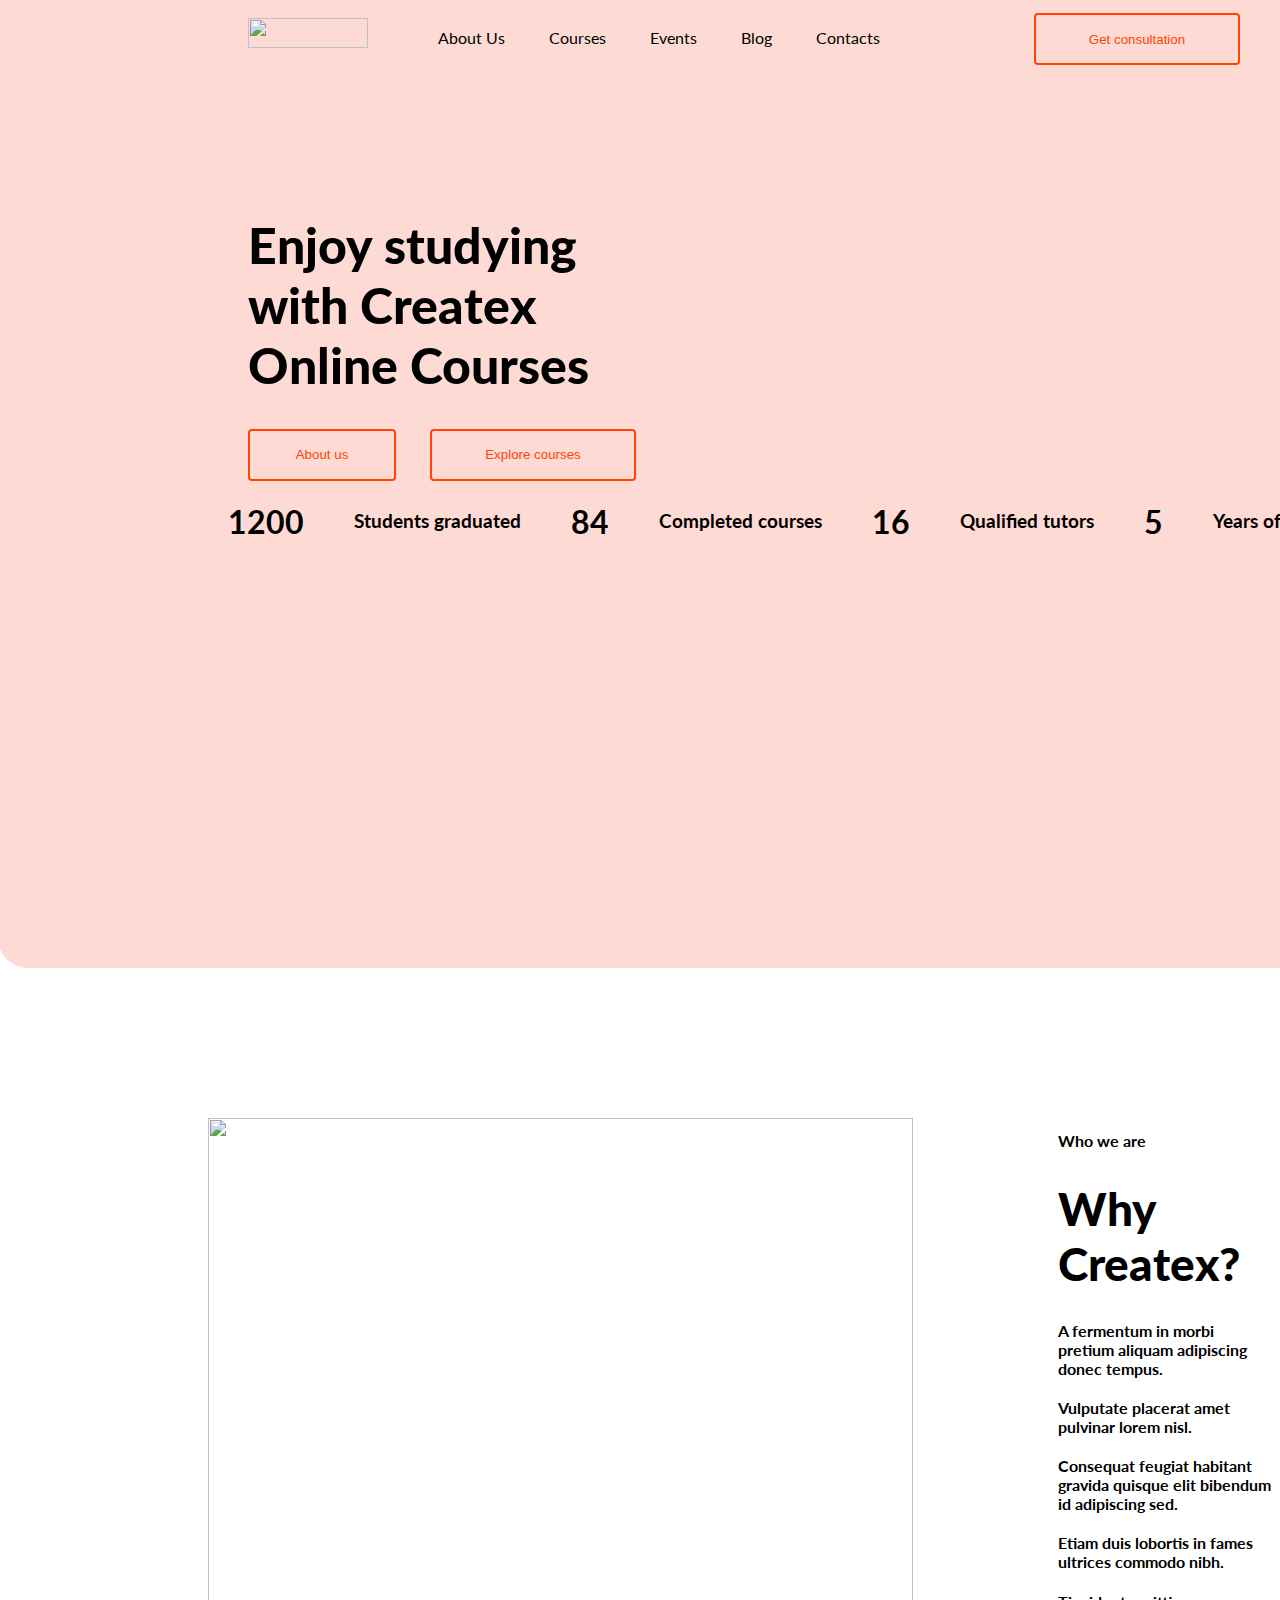
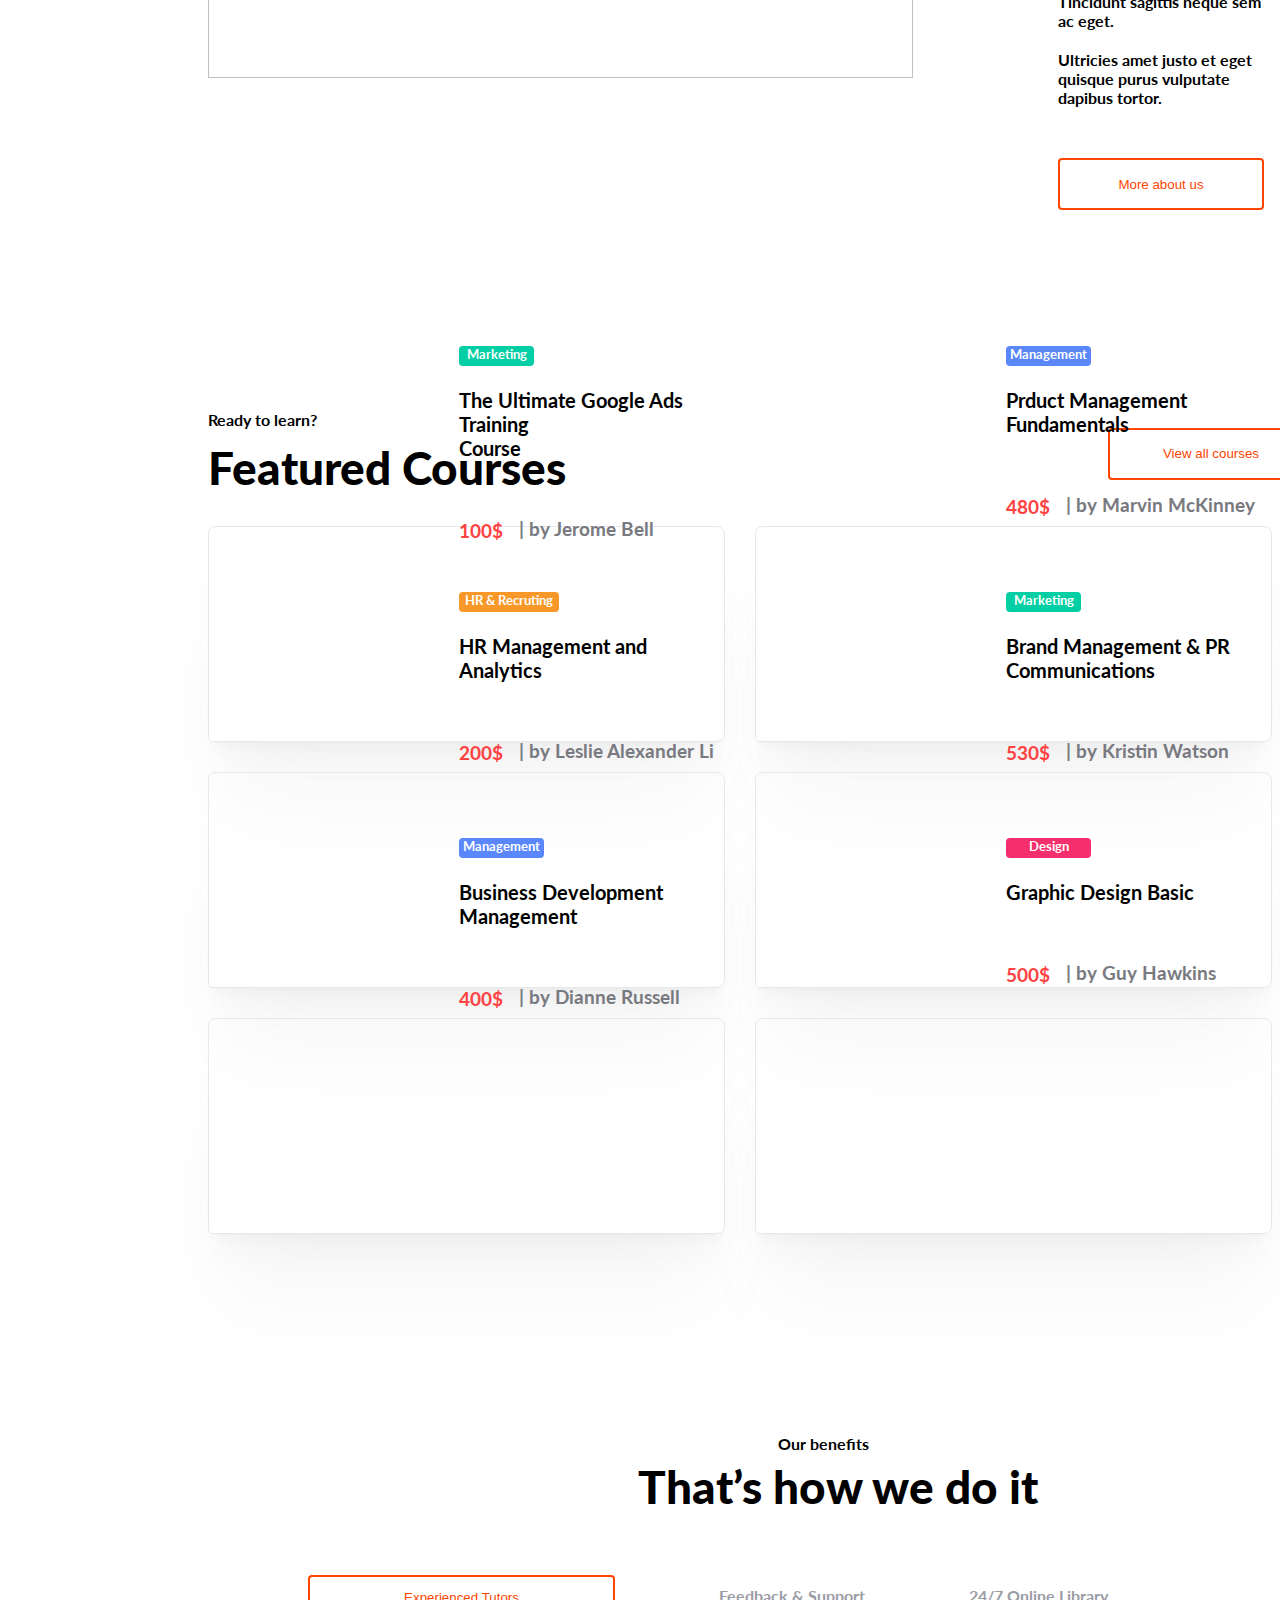
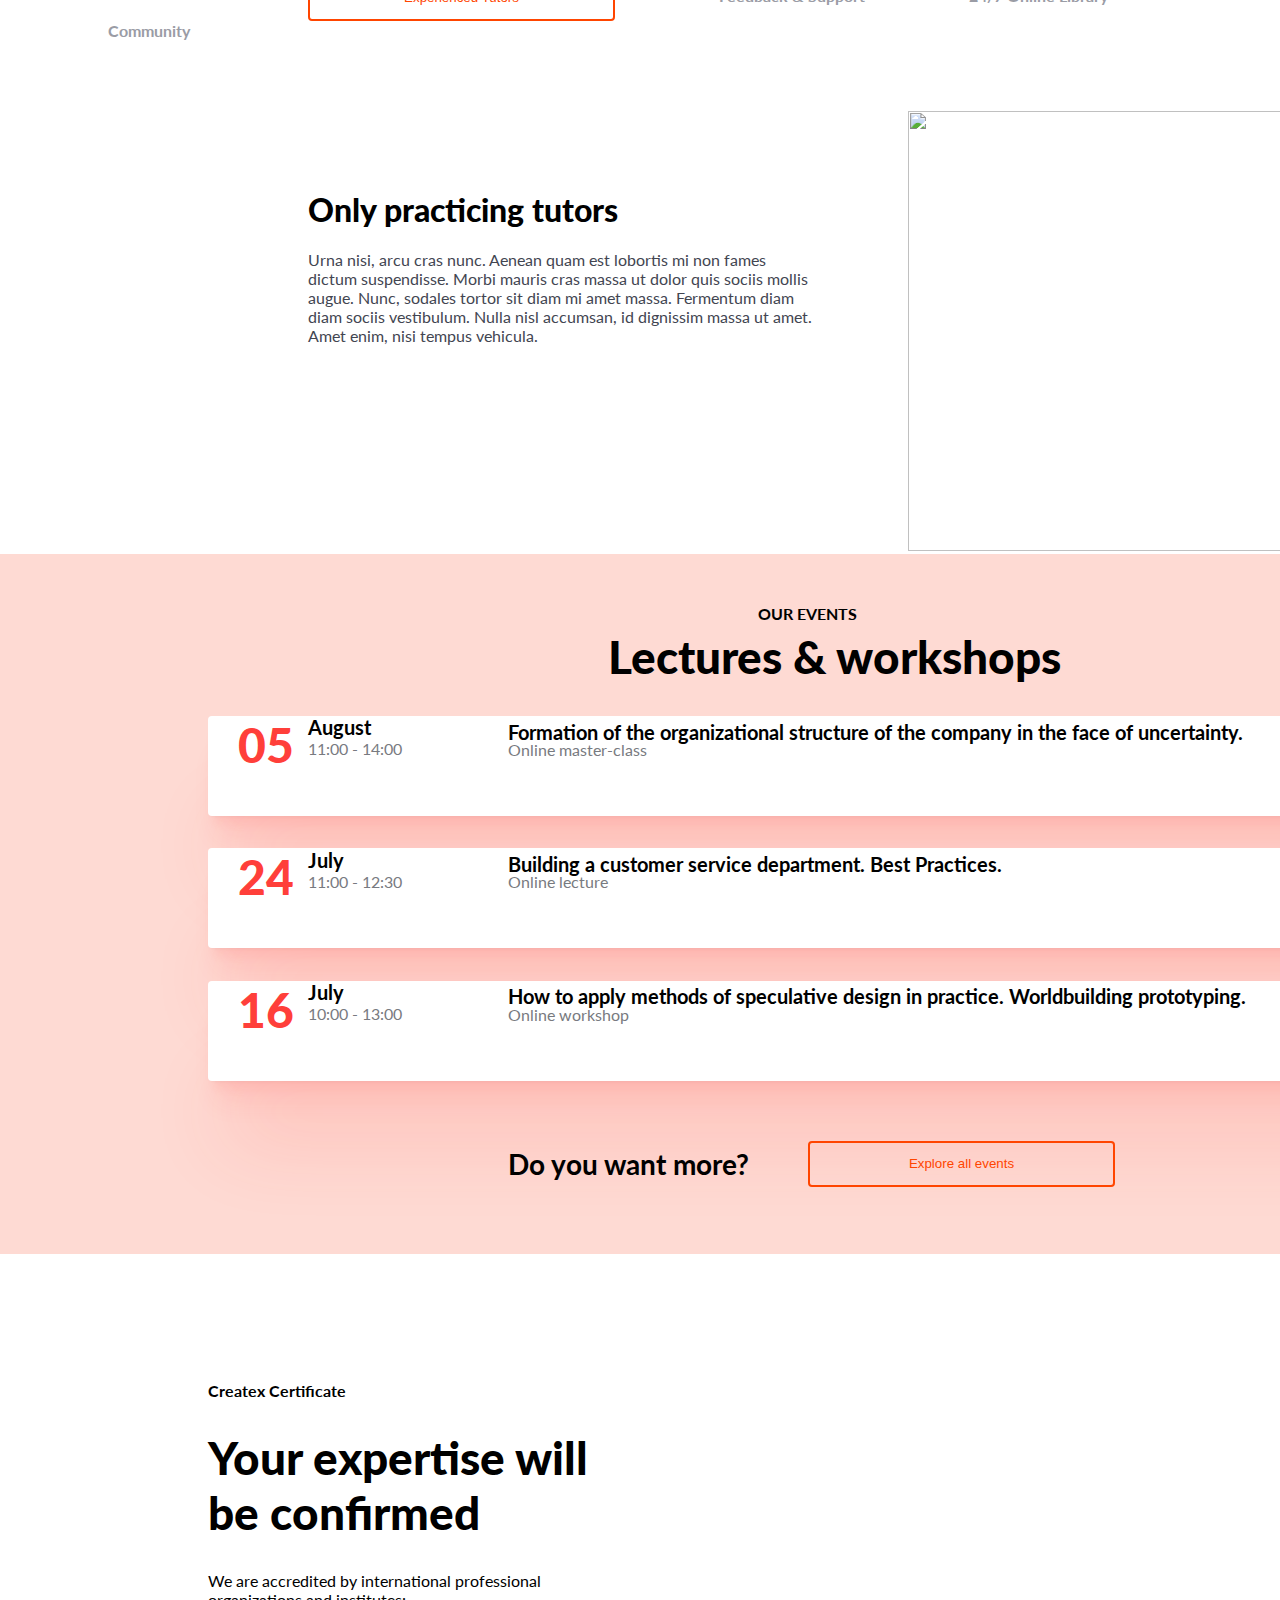
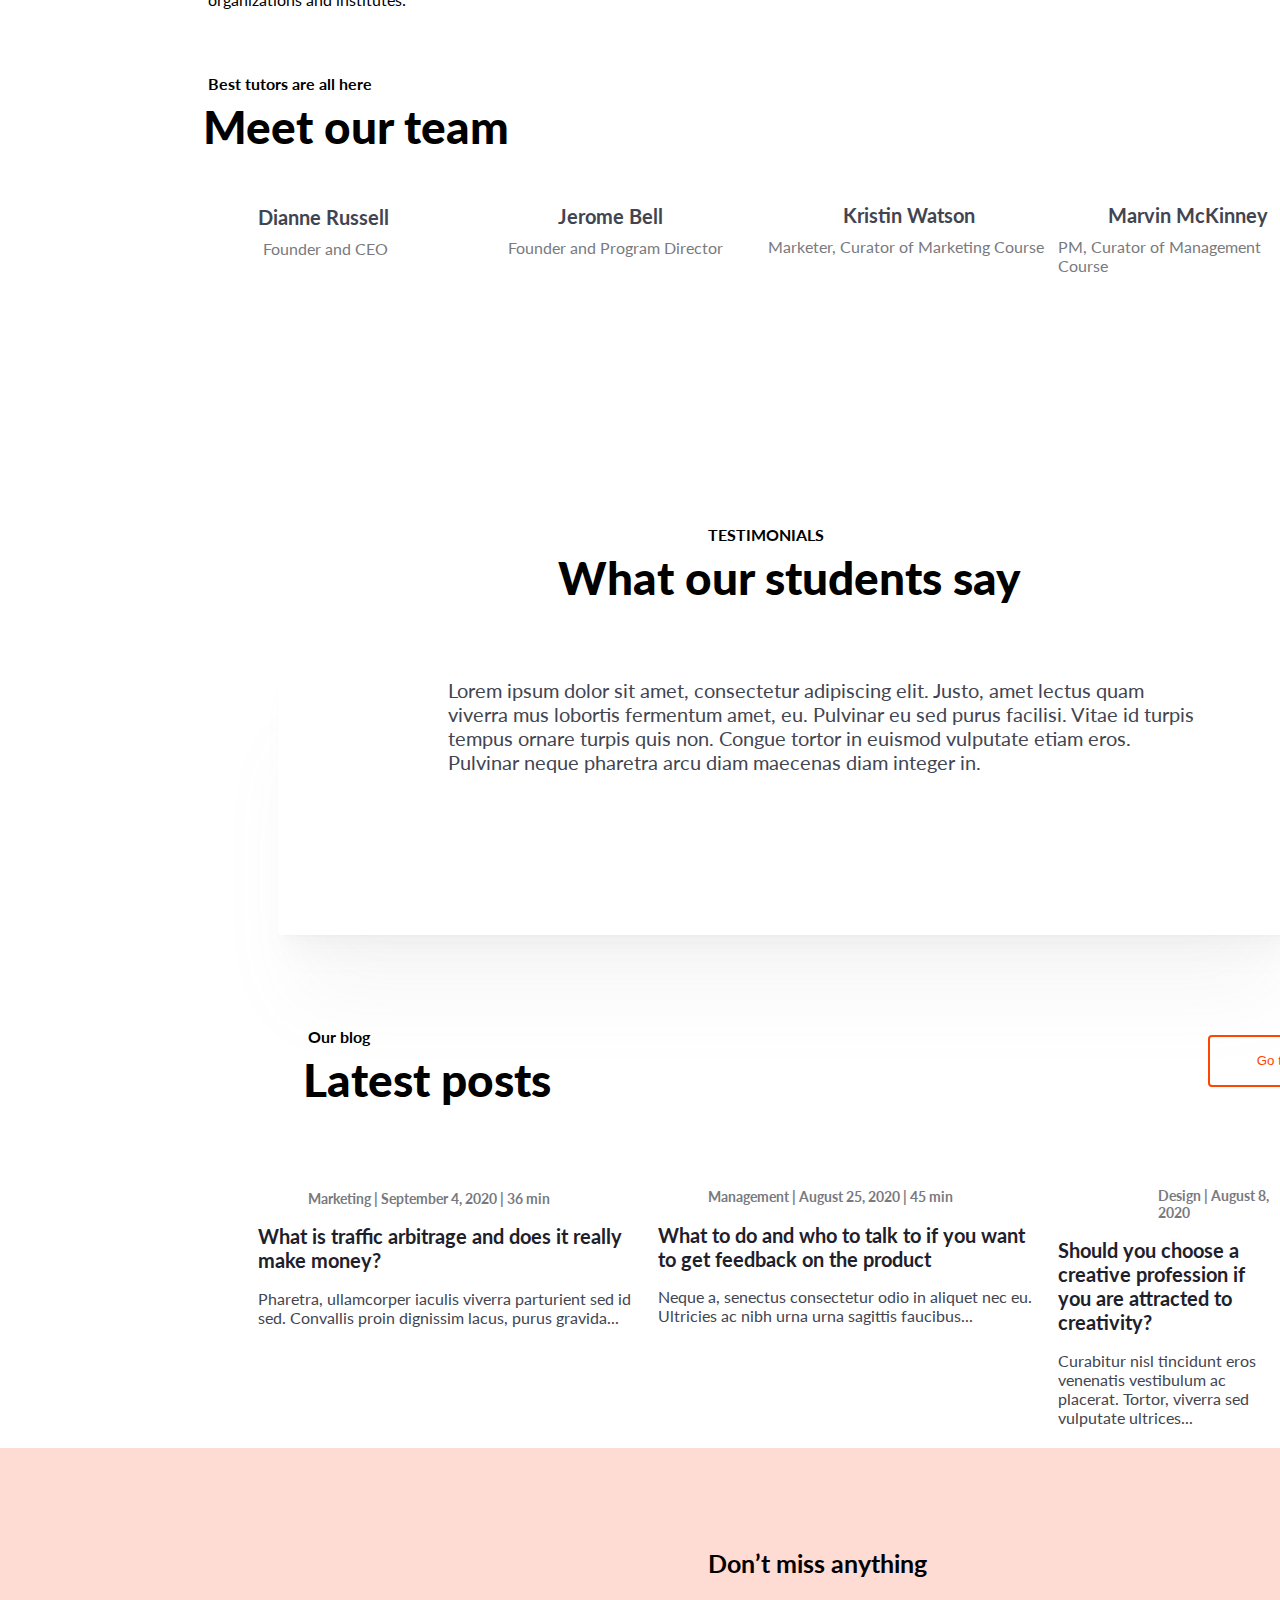
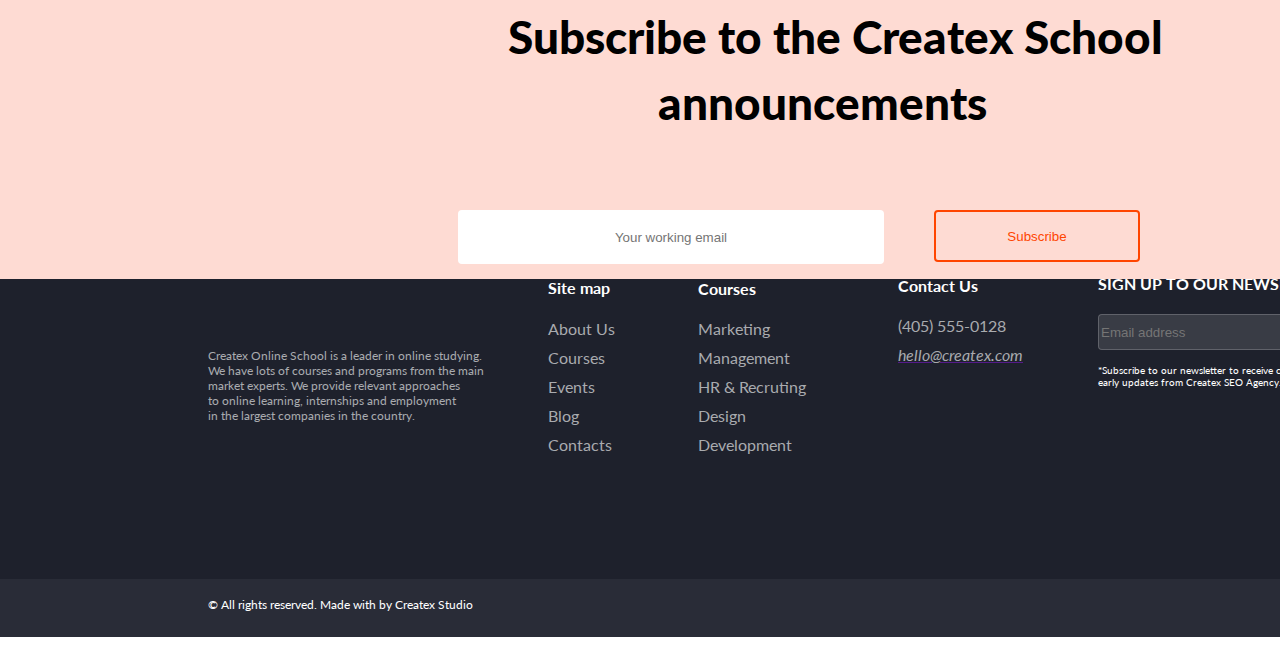
==== index.html @ a0ef08bb "Add files via upload" ====
<!DOCTYPE html>
<html lang="en">
<head>
    <meta charset="UTF-8">
    <meta http-equiv="X-UA-Compatible" content="IE=edge">
    <meta name="viewport" content="width=device-width, initial-scale=1.0">
    <title>Homepage</title>
    <link rel="stylesheet" href="/main.css">
    <link rel="preconnect" href="https://fonts.googleapis.com">
    <link rel="preconnect" href="https://fonts.gstatic.com" crossorigin>
    <link href="https://fonts.googleapis.com/css2?family=Lato:wght@400;700;900&display=swap" rel="stylesheet">
</head>
<body>
    <header class="head">
            <a href="/index.html"><img src="/Pictures/logo.png" alt="" class="logo"></a>
        
        <nav class="navigation">
            <a href="/about.index.html" class="nav_buttons">About Us</a>
            <a href="/Courses/courses.html" class="nav_buttons">Courses</a>
            <a href="/events.html" class="nav_buttons">Events</a>
            <a href="/blog.html" class="nav_buttons">Blog</a>
            <a href="/contact.html" class="nav_buttons">Contacts</a>
            <button class="nav_button_get_consultation">Get consultation</button>
        </nav>

        <h1 class="main_text1">Enjoy studying <br>
            with Createx <br> Online Courses</h1>
            <button class="button_a-u">About us</button>
            <button class="button_e-c">Explore courses</button>
            <img src="/Pictures/pic1.png" alt="" class="pic_1">

        <div class="undertext">
        <h1>1200</h1>
        <h3>Students graduated</h3>
        <h1>84</h1>
        <h3>Completed courses</h3>
        <h1>16</h1>
        <h3>Qualified tutors</h3>
        <h1>5</h1>
        <h3>Years of experience</h3>
        </div>
    </header>

    <main>
        <img src="/Pictures/pic2.png" alt="" class="pic_2">
        <h2 class="inf_list">Who we are</h2>
        <h1 class="inf_list2">Why Createx?</h1>
        <img src="/Pictures/tick.png" alt="" class="ticks">
        <h4 class="list1">A fermentum in morbi pretium aliquam adipiscing donec tempus.</h4>
        <img src="/Pictures/tick.png" alt="" class="ticks2">
        <h4 class="listv">Vulputate placerat amet pulvinar lorem nisl.</h4>
        <img src="/Pictures/tick.png" alt="" class="ticks3">
        <h4 class="listc">Consequat feugiat habitant gravida quisque elit bibendum id adipiscing sed.</h4>
        <img src="/Pictures/tick.png" alt="" class="ticks4">
        <h4 class="list4">Etiam duis lobortis in fames ultrices commodo nibh.</h4>
        <img src="/Pictures/tick.png" alt="" class="ticks5">
        <h4 class="list5">Tincidunt sagittis neque sem ac eget.</h4>
        <img src="/Pictures/tick.png" alt="" class="ticks6">
        <h4 class="list6">Ultricies amet justo et eget quisque purus vulputate dapibus tortor.</h4>
        <button class="b_m_a">More about us</button>
        

        <div class="cards_inf">
            <h2 class="inf_cards">Ready to learn?</h2>
            <button class="inf_c_b">View all courses</button>
            <h1 class="inf_cards2">Featured Courses</h1>
        </div>

        <div class="cards1">
            <div class="card1">
                <img src="/Pictures/cardimg1.png" alt="" class="cardimg">
                <h5 class="card_badge">Marketing</h5>
                <h3 class="card_text">The Ultimate Google Ads Training <br> Course</h3>
                <h3 class="card_cost">100$</h3>
                <h3 class="card_c_b">| by Jerome Bell</h3>
            </div>
            <div class="card2">
                <img src="/Pictures/cardimg2.png" alt="" class="cardimg">
                <h5 class="card_badge2">Management</h5>
                <h3 class="card_text">Prduct Management Fundamentals</h3>
                <h3 class="card_cost">480$</h3>
                <h3 class="card_c_b">| by Marvin McKinney</h3>
            </div>
        </div>
        <div class="cards2">
            <div class="card3">
                <img src="/Pictures/cardimg3.png" alt="" class="cardimg">
                <h5 class="card_badge3">HR & Recruting</h5>
                <h3 class="card_text">HR  Management and Analytics</h3>
                <h3 class="card_cost">200$</h3>
                <h3 class="card_c_b">| by Leslie Alexander Li</h3>
            </div>
            <div class="card4">
                <img src="/Pictures/cardimg4.png" alt="" class="cardimg">
                <h5 class="card_badge">Marketing</h5>
                <h3 class="card_text">Brand Management & PR <br> Communications</h3>
                <h3 class="card_cost">530$</h3>
                <h3 class="card_c_b">| by Kristin Watson</h3>
            </div>
        </div>
        <div class="cards3">
            <div class="card5">
                <img src="/Pictures/cardimg5.png" alt="" class="cardimg">
                <h5 class="card_badge5">Management</h5>
                <h3 class="card_text">Business Development <br> Management</h3>
                <h3 class="card_cost">400$</h3>
                <h3 class="card_c_b">| by Dianne Russell</h3>
            </div>
            <div class="card6">
                <img src="/Pictures/cardimg6.png" alt="" class="cardimg">
                <h5 class="card_badge6">Design</h5>
                <h3 class="card_text">Graphic Design Basic</h3>
                <h3 class="card_cost">500$</h3>
                <h3 class="card_c_b">| by Guy Hawkins</h3>
            </div>
        </div>


        <h3 class="und_card_t">Our benefits</h3>
        <h1 class="und_card_t2">That’s how we do it</h1>
        <button class="b_e_t">Experienced Tutors</button>
        <a href="#" class="benf_ch">Feedback & Support</a>
        <a href="#" class="benf_ch">24/7 Online Library</a>
        <a href="#" class="benf_ch">Community</a>
        <h1 class="pic_inf">Only practicing tutors</h1>
        <h3 class="pic_inf2">Urna nisi, arcu cras nunc. Aenean quam est lobortis mi non fames <br> dictum suspendisse. Morbi mauris cras massa ut dolor quis sociis mollis <br> augue. Nunc, sodales tortor sit diam mi amet massa. Fermentum diam <br> diam sociis vestibulum. Nulla nisl accumsan, id dignissim massa ut amet. <br> Amet enim, nisi tempus vehicula.</h3>
        <img src="/Pictures/pic3.png" alt="" class="pic3">


        <div class="events_list"></div>
        <h3 class="events_m">OUR EVENTS</h3>
        <h1 class="events_m2">Lectures & workshops</h1>
        
        <section class="list_1">
            <h1 class="list_1_text">05</h1>
            <h3 class="aug">August</h3>
            <h4 class="augtime">11:00 - 14:00</h4>
            <h2 class="list1_info">Formation of the organizational structure of the company in the face of uncertainty.</h2>
            <h4 class="list_inf_inf">Online master-class</h4>
        </section>

        <section class="list_2">
            <h1 class="list_1_text">24</h1>
            <h3 class="aug">July</h3>
            <h4 class="augtime">11:00 - 12:30</h4>
            <h2 class="list1_info">Building a customer service department. Best Practices.</h2>
            <h4 class="list_inf_inf">Online lecture</h4>
        </section>

        <section class="list_1">
            <h1 class="list_1_text">16</h1>
            <h3 class="aug">July</h3>
            <h4 class="augtime">10:00 - 13:00</h4>
            <h2 class="list1_info">How to apply methods of speculative design in practice. Worldbuilding prototyping.</h2>
            <h4 class="list_inf_inf">Online workshop</h4>
        </section>
        

        <button class="und_list_button">Explore all events</button>
        <h1 class="und_list">Do you want more?</h1>

        <h2 class="Certificate">Createx Certificate</h2>
        <h1 class="Certificate_inf">Your expertise will <br>be confirmed</h1>
        <h3 class="cf_info">We are accredited by international professional <br> organizations and institutes:</h3>
        <img src="/Pictures/cf.png" alt="" class="cfs">
        <img src="/Pictures/certf.png" alt="" class="certif">
    </main>


    <h3 class="b_t_t">Best tutors are all here</h3>
    <h1 class="b_t_t2">Meet our team</h1>
    <div class="best_tut">
        <img src="/Pictures/cardimg5.png" alt="" class="b_t_i1">
        <img src="/Pictures/cardimg1.png" alt="" class="b_t_i2">
        <img src="/Pictures/cardimg4.png" alt="" class="b_t_i3">
        <img src="/Pictures/cardimg2.png" alt="" class="b_t_i4">        
    </div>

    <h3 class="d_r">Dianne Russell</h3>
    <h4 class="f_c">Founder and CEO</h4>

    <h3 class="j_b">Jerome Bell</h3>
    <h4 class="f_d">Founder and Program Director</h4>
    
    <h3 class="k_w">Kristin Watson</h3>
    <h4 class="m_c">Marketer, Curator of Marketing Course</h4>

    <h3 class="m_k">Marvin McKinney</h3>
    <h4 class="p_c">PM, Curator of Management Course</h4>

    <h3 class="testi">TESTIMONIALS</h3>
    <h1 class="says">What our students say</h1>

    <div class="bigcard">
        <img src="/Pictures/pu.png" alt="" class="pu">
        <h3 class="b_g_txt">Lorem ipsum dolor sit amet, consectetur adipiscing elit. Justo, amet lectus quam <br> viverra mus lobortis fermentum amet, eu. Pulvinar eu sed purus facilisi. Vitae id turpis <br> tempus ornare turpis quis non. Congue tortor in euismod vulputate etiam eros. <br> Pulvinar neque pharetra arcu diam maecenas diam integer in.</h3>
        <img src="/Pictures/pus.png" alt="" class="pus">
    </div>
    
    <footer>
        <div class="latestposts">
            <button class="l_p_button">Go to blog</button>
            <h3 class="oblog">Our blog</h3>
            <h1 class="lposts">Latest posts</h1>
            <img src="/Pictures/podcast (2).png" alt="" class="podcasti1">
            <img src="/Pictures/podcast (3).png" alt="" class="podcasti2">
            <img src="/Pictures/podcast (1).png" alt="" class="podcasti3">
        </div>
        <h4 class="ph41">Marketing |
            September 4, 2020 |
            36 min</h4>
            <h6 class="ph42">What is traffic arbitrage and does it really <br> make money?</h6>
            <h4 class="ph43">Pharetra, ullamcorper iaculis viverra parturient sed id <br>sed. Convallis proin dignissim lacus, purus gravida...</h4>
        <h4 class="ph44">Management |
            August 25, 2020 |
            45 min</h4>
            <h6 class="ph45">What to do and who to talk to if you want <br> to get feedback on the product</h6>
            <h4 class="ph46">Neque a, senectus consectetur odio in aliquet nec eu. <br> Ultricies ac nibh urna urna sagittis faucibus...</h4>
        <h4 class="ph47">Design |
            August 8, 2020</h4>
            <h6 class="ph48">Should you choose a creative profession if <br> you are attracted to creativity?</h6>
            <h4 class="ph49">Curabitur nisl tincidunt eros venenatis vestibulum ac <br> placerat. Tortor, viverra sed vulputate ultrices...</h4>
        <div    class="email">
        </div>
        <h3 class="d_a">Don’t miss anything</h3>
        <h1 class="s_a">Subscribe to the Createx School</h1>
        <h1 class="s_a2">announcements</h1>
        <div  class="wgm">
        <input type="text" placeholder="Your working email" class="wgmail">
        <button class="sub">Subscribe</button>
        </div>
        <div  class="ilustr">
        <img src="/Pictures/ilustration.png" alt="" class="ilus1">
        <img src="/Pictures/ilustration.png" alt="" class="ilus2">
        </div>

        <div class="foot">
        <img src="/Pictures/footerlogo.png" alt=""  class="footerlogo">
        <h4 class="footerd">Createx Online School is a leader in online studying. <br> We have lots of courses and programs from the main <br> market experts. We provide relevant approaches <br> to online learning, internships and employment <br> in the largest companies in the country. </h4>
        <img src="/Pictures/socials.png" alt="" class="socials">
        <img src="/Pictures/socials2.png" alt=""    class="socials2">
        <h4 class="sitemaplist">Site map</h4>
        <a href="#" class="list">About Us</a>
        <a href="#" class="list">Courses</a>
        <a href="#" class="list">Events</a>
        <a href="#" class="list">Blog</a>
        <a href="#" class="list">Contacts</a>
        <h4 class="courseslist">Courses</h4>
        <a href="#" class="list2">Marketing</a>
        <a href="#" class="list2">Management</a>
        <a href="#" class="list2">HR & Recruting</a>
        <a href="#" class="list2">Design</a>
        <a href="#" class="list2">Development</a>
        <h4 class="contactus">Contact Us</h4>
        <a href="#" class="list3">(405) 555-0128</a>
        <a href=""><address    class="list3">hello@createx.com</address></a>
        <h4 class="suton">SIGN UP TO OUR NEWSLETTER</h4>
        <input name="s" placeholder="Email address" type="search" class="searchingf">
        <h4 class="footerd2">*Subscribe to our newsletter to receive communications and <br> early updates from Createx SEO Agency.</h4>

        </div>
        <div class="footer3"></div>
        <h4 class="rights">© All rights reserved.
            Made with
            by Createx Studio </h4>
    </footer>
    <link rel="stylesheet" href="/script.js">
</body>
</html>
---- main.css ----
body {
    font-family: 'Lato', sans-serif;
}

.head {
    background: #FEDAD4;
    height: 1000px;
    width: 1521px;
    margin-left: -10px;
    border-radius: 30px;
    margin-top: -40px;
}

.logo {
    width: 120px;
    height: 30px;
    margin-left: 250px;
    margin-top: 50px;
}

.navigation {
    margin-left: 400px;
    margin-top: -38px;
}

.nav_buttons {
    text-decoration: none;
    color: black;
    margin-left: 40px;
}

.nav_buttons:hover {
    color: gray;
    transition: 0.3s;
}

.nav_button_get_consultation {
    width: 206px;
    height: 52px;
    background:none;
    border-color: orangered;
    border-style: solid;
    border-radius: 4px;
    color: orangered;
    margin-left: 150px;
}

.nav_button_get_consultation:hover{
    color: white;
    background: linear-gradient(55.95deg, #FF3F3A 0%, #F75E05 100%);
    border-style: solid;
    transition: 0.5s;
}

.main_text1 {
    margin-left: 250px;
    margin-top: 150px;
    font-weight: 900;
    font-size: 50px;
}

.pic_1 {
    margin-left: 700px;
    margin-top: -400px;
}

.button_a-u {
    width: 148px;
    height: 52px;    
    background:none;
    border-color: orangered;
    border-style: solid;
    border-radius: 4px;
    color: orangered;
    margin-left: 250px; 
}

.button_a-u:hover{
    color: white;
    background: linear-gradient(55.95deg, #FF3F3A 0%, #F75E05 100%);
    border-style: solid;
    transition: 0.5s;
}

.button_e-c {
    width: 206px;
    height: 52px;
    background:none;
    border-color: orangered;
    border-style: solid;
    border-radius: 4px;
    color: orangered;
    margin-left: 30px;
}

.button_e-c:hover{
    color: white;
    background: linear-gradient(55.95deg, #FF3F3A 0%, #F75E05 100%);
    border-style: solid;
    transition: 0.5s;
}

.undertext {
    display: flex;
    align-items: center;
    gap: 50px;
    margin-left: 230px;
}

.pic_2 {
    width: 705px;
    height: 560px;
    margin-top: 150px;
    margin-left: 200px;
}

.inf_list {
    margin-left: 1050px;
    margin-top: -550px;
    font-weight: 700;
    font-size: 16px;
}

.inf_list2 {
    margin-left: 1050px;
    font-weight: 900;
    font-size: 46px;
}

.ticks {
    margin-left: 1000px;
    margin-top: 10px;
}

.list1 {
    margin-left: 1050px;
    margin-top: -20px;   
}

.listv {
    margin-left: 1050px;
    margin-top: -20px;
}

.listc {
    margin-left: 1050px;
    margin-top: -20px;
}

.list4 {
    margin-left: 1050px;
    margin-top: -20px;
}

.list5 {
    margin-left: 1050px;
    margin-top: -20px;
}

.list6 {
    margin-left: 1050px;
    margin-top: -20px;
}

.ticks2 {
    margin-left: 1000px;
}

.ticks3 {
    margin-left: 1000px;
    margin-top: 10px;
}

.ticks4 {
    margin-left: 1000px;
    margin-top: -20px;
}

.ticks5 {
    margin-left: 1000px;
    margin-top: -20px;
}

.ticks6 {
    margin-left: 1000px;
    margin-top: -20px;
}

.b_m_a {
    width: 206px;
    height: 52px;
    background:none;
    border-color: orangered;
    border-style: solid;
    border-radius: 4px;
    color: orangered;
    margin-left: 1050px;
    margin-top: 30px;
}

.b_m_a:hover{
    color: white;
    background: linear-gradient(55.95deg, #FF3F3A 0%, #F75E05 100%);
    border-style: solid;
    transition: 0.5s;
}

.cards_inf {
    margin-top: 200px;
}

.inf_cards2 {
    margin-top: -40px;
    font-weight: 900;
    font-size: 46px;
    margin-left: 200px;
}

.inf_cards {
    font-weight: 700;
    font-size: 16px;
    margin-left: 200px;
}

.inf_c_b {
    width: 206px;
    height: 52px;
    background:none;
    border-color: orangered;
    border-style: solid;
    border-radius: 4px;
    color: orangered;
    margin-left: 1100px;
    margin-top: -100px;
}

.inf_c_b:hover{
    color: white;
    background: linear-gradient(55.95deg, #FF3F3A 0%, #F75E05 100%);
    border-style: solid;
    transition: 0.5s;
}

.card1 {
    width: 600px;
    height: 214px;
    box-shadow: 0px 80px 80px -20px rgba(154, 156, 165, 0.08), 0px 30px 24px -10px rgba(154, 156, 165, 0.05), 0px 12px 10px -6px rgba(154, 156, 165, 0.04), 0px 4px 4px -4px rgba(30, 33, 44, 0.03);
    border-radius: 7px 8px 8px 5px; 
    border: 1px solid rgba(229, 232, 237, 1)
}

.card2 {
    width: 600px;
    height: 214px;
    box-shadow: 0px 80px 80px -20px rgba(154, 156, 165, 0.08), 0px 30px 24px -10px rgba(154, 156, 165, 0.05), 0px 12px 10px -6px rgba(154, 156, 165, 0.04), 0px 4px 4px -4px rgba(30, 33, 44, 0.03);
    border-radius: 7px 8px 8px 5px; 
    border: 1px solid rgba(229, 232, 237, 1)
}

.card3 {
    width: 600px;
    height: 214px;
    box-shadow: 0px 80px 80px -20px rgba(154, 156, 165, 0.08), 0px 30px 24px -10px rgba(154, 156, 165, 0.05), 0px 12px 10px -6px rgba(154, 156, 165, 0.04), 0px 4px 4px -4px rgba(30, 33, 44, 0.03);
    border-radius: 7px 8px 8px 5px; 
    border: 1px solid rgba(229, 232, 237, 1)
}

.card3:hover{
    margin-top: -10px;
    transition: 0.6s;
}

.card5 {
    width: 600px;
    height: 214px;
    box-shadow: 0px 80px 80px -20px rgba(154, 156, 165, 0.08), 0px 30px 24px -10px rgba(154, 156, 165, 0.05), 0px 12px 10px -6px rgba(154, 156, 165, 0.04), 0px 4px 4px -4px rgba(30, 33, 44, 0.03);
    border-radius: 7px 8px 8px 5px; 
    border: 1px solid rgba(229, 232, 237, 1)
}

.card5:hover{
    margin-top: -10px;
    transition: 0.6s;
}

.card6 {
    width: 600px;
    height: 214px;
    box-shadow: 0px 80px 80px -20px rgba(154, 156, 165, 0.08), 0px 30px 24px -10px rgba(154, 156, 165, 0.05), 0px 12px 10px -6px rgba(154, 156, 165, 0.04), 0px 4px 4px -4px rgba(30, 33, 44, 0.03);
    border-radius: 7px 8px 8px 5px; 
    border: 1px solid rgba(229, 232, 237, 1)
}

.card6:hover{
    margin-top: -10px;
    transition: 0.6s;
}


.card4 {
    width: 600px;
    height: 214px;
    box-shadow: 0px 80px 80px -20px rgba(154, 156, 165, 0.08), 0px 30px 24px -10px rgba(154, 156, 165, 0.05), 0px 12px 10px -6px rgba(154, 156, 165, 0.04), 0px 4px 4px -4px rgba(30, 33, 44, 0.03);
    border-radius: 7px 8px 8px 5px; 
    border: 1px solid rgba(229, 232, 237, 1)
}


.card4:hover{
    margin-top: -10px;
    transition: 0.6s;
}

.card1:hover{
    margin-top: -10px;
    transition: 0.6s;
}


.card2:hover{
    margin-top: -10px;
    transition: 0.6s;
}

.card_badge {
    width: 75px;
    height: 20px;
    background: #03CEA4;
    border-radius: 4px;
    color: white;
    border: none;
    margin-left: 250px;
    margin-top: -200px;
    text-align: center;
}

.card_badge2 {
    width: 85px;
    height: 20px;
    background: #5A87FC;
    border-radius: 4px;
    color: white;
    border: none;
    margin-left: 250px;
    margin-top: -200px;
    text-align: center;
}


.card_badge3 {
    width: 100px;
    height: 20px;
    background:  #F89828;
    border-radius: 4px;
    color: white;
    border: none;
    margin-left: 250px;
    margin-top: -200px;
    text-align: center;
}

.card_badge5 {
    width: 85px;
    height: 20px;
    background: #5A87FC;
    border-radius: 4px;
    color: white;
    border: none;
    margin-left: 250px;
    margin-top: -200px;
    text-align: center;
}

.card_badge6 {
    width: 85px;
    height: 20px;
    background: #F52F6E;
    border-radius: 4px;
    color: white;
    border: none;
    margin-left: 250px;
    margin-top: -200px;
    text-align: center;
}

.cardimg {
    border-radius: 7px 0px 0px 4px;
}

.cards1 {
    margin-left: 200px;
    display: flex;
    gap: 30px;
}

.cards2 {
    margin-left: 200px;
    display: flex;
    gap: 30px;
    margin-top: 30px;
}

.cards3 {
    margin-left: 200px;
    display: flex;
    gap: 30px;
    margin-top: 30px;
}

.card_text {
    font-weight: 700;
    font-size: 20px;
    margin-left: 250px;
}

.card_cost {
    color: #FF4242;
    margin-left: 250px;
    margin-top: 60px;
}

.card_c_b {
    color: #787A80;
    margin-left: 310px;
    margin-top: -43px;
}

.und_card_t {
    font-weight: 700;
    font-size: 16px;
    margin-left: 770px;
    margin-top: 200px;
}

.und_card_t2 {
    font-weight: 900;
    font-size: 46px;
    margin-top: -10px;
    margin-left: 630px;
}

.b_e_t {
    width: 307px;
    height: 46px;
    background:none;
    border-color: orangered;
    border-style: solid;
    border-radius: 4px;
    color: orangered;
    margin-left: 300px;
    margin-top: 30px;
}

.b_e_t:hover{
    color: white;
    background: linear-gradient(55.95deg, #FF3F3A 0%, #F75E05 100%);
    border-style: solid;
    transition: 0.5s;
}

.benf_ch {
    text-decoration: none;
    color: #9A9CA5;
    font-weight: 700;
    font-size: 16px;
    margin-left: 100px;
}

.pic_inf {
    font-weight: 900;
    font-size: 32px;
    margin-left: 300px;
    margin-top: 150px;
}

.pic_inf2 {
    font-weight: 400;
    font-size: 16px;
    color: #424551;
    margin-left: 300px;
}

.pic3 {
    width: 600px;
    height: 440px;
    margin-left: 900px;
    margin-top: -250px;
}

.events_list {
    height: 700px;
    background-color: #FEDAD3;
    margin-left: -50px;
    width: 1561px;
}

.events_m {
    font-weight: 700;
    font-size: 16px;
    margin-left: 750px;
    margin-top: -650px;
}

.events_m2 {
    font-weight: 900;
    font-size: 46px;
    margin-left: 600px;
    margin-top: -10px;
}

.liste1 {
    width: 1230px;
    height: 126px;
    background: #FFFFFF;
    border-radius: 4px;
    margin-left: 250px;
}

.list_1 {
    width: 1230px;
    height: 100px;
    background: #FFFFFF;
    border-radius: 4px;
    margin-left: 200px;
    box-shadow: 0px 80px 80px -20px rgba(255, 63, 58, 0.16), 0px 30px 24px -10px rgba(255, 63, 58, 0.1), 0px 12px 10px -6px rgba(255, 63, 58, 0.08), 0px 4px 4px -4px rgba(30, 33, 44, 0.05);
}

.list_133.aug {
    margin-top: -15px;
    transition: 0.4s;
}


.list_2 {
    width: 1230px;
    height: 100px;
    background: #FFFFFF;
    border-radius: 4px;
    margin-left: 200px;
    box-shadow: 0px 80px 80px -20px rgba(255, 63, 58, 0.16), 0px 30px 24px -10px rgba(255, 63, 58, 0.1), 0px 12px 10px -6px rgba(255, 63, 58, 0.08), 0px 4px 4px -4px rgba(30, 33, 44, 0.05);
}

.list_233:hover {
    margin-top: -15px;
    transition: 0.4s;
}

.list_1_text {
    font-weight: 900;
    font-size: 48px;
    color: #FF3F3A;
    margin-left: 30px;
}

.aug {
    margin-left: 100px;
    margin-top: -90px;
    font-weight: 700;
    font-size: 20px;    
}

.augtime {
    font-weight: 400;
    font-size: 16px;
    color: #787A80;
    margin-left: 100px;
    margin-top: -20px;
}

.list1_info {
    font-weight: 700;
    font-size: 20px;
    margin-left: 300px;
    margin-top: -60px;
}

.list_inf_inf {
    font-weight: 400;
    font-size: 16px;
    color: #787A80;     
    margin-left: 300px;
    margin-top: -20px;
}

.und_list {
    font-weight: 700;
    font-size: 28px;
    margin-left: 500px;
    margin-top: -40px;
}

.und_list_button {
    width: 307px;
    height: 46px;
    background:none;
    border-color: orangered;
    border-style: solid;
    border-radius: 4px;
    color: orangered;
    margin-left: 800px;
    margin-top: 60px;
}

.und_list_button:hover{
    color: white;
    background: linear-gradient(55.95deg, #FF3F3A 0%, #F75E05 100%);
    border-style: solid;
    transition: 0.5s;
}

.l_p_button {
    width: 159px;
    height: 52px;
    background:none;
    border-color: orangered;
    border-style: solid;
    border-radius: 4px;
    color: orangered;
    margin-left: 1200px;
    margin-top: 100px;
}

.l_p_button:hover{
    color: white;
    background: linear-gradient(55.95deg, #FF3F3A 0%, #F75E05 100%);
    border-style: solid;
    transition: 0.5s;
}

.Certificate {
    font-weight: 700;
    font-size: 16px;
    margin-top: 200px;
    margin-left: 200px;
}

.Certificate_inf {
    font-weight: 900;
    font-size: 46px;
    margin-left: 200px;
}

.cf_info {
    font-weight: 400;
    font-size: 16px;
    margin-left: 200px;
}

.cfs {
    margin-left: 200px;
    width: 400px;
    margin-top: 30px;
}

.certif {
    margin-top: -300px;
    margin-left: 600px;
}

.b_t_t {
    font-weight: 700;
    font-size: 16px;
    margin-left: 200px;
}

.b_t_t2 {
    font-weight: 900;
    font-size: 46px;
    margin-left: 195px;
    margin-top: -10px;
}

.b_t_i1 {
    width: 245px;
    border-radius: 4px;
}

.b_t_i2 {
    width: 245px;
    border-radius: 4px;
}

.b_t_i3 {
    width: 245px;
    border-radius: 4px;
}

.b_t_i4 {
    width: 245px;
    border-radius: 4px;
}

.best_tut {
    display: flex;
    gap: 40px;
    margin-left: 200px;
}

.d_r {
    font-weight: 700;
    font-size: 20px;
    color: #424551;
    margin-left: 250px;
}

.f_c {
    font-weight: 400;
    font-size: 16px;
    color: #787A80;
    margin-left: 255px;
    margin-top: -10px;
}

.j_b {
    font-weight: 700;
    font-size: 20px;
    color: #424551;
    margin-left: 550px;
    margin-top: -75px;
}

.f_d {
    font-weight: 400;
    font-size: 16px;
    color: #787A80;
    margin-left: 500px;
    margin-top: -10px;
}

.k_w {
    font-weight: 700;
    font-size: 20px;
    color: #424551;
    margin-left: 835px;
    margin-top: -75px;
}

.m_c {
    font-weight: 400;
    font-size: 16px;
    color: #787A80;
    margin-left: 760px;
    margin-top: -10px;
}

.m_k {
    font-weight: 700;
    font-size: 20px;
    color: #424551;
    margin-left: 1100px;
    margin-top: -75px;
}

.p_c {
    font-weight: 400;
    font-size: 16px;
    color: #787A80;
    margin-left: 1050px;
    margin-top: -10px;
}

.testi {
    font-weight: 700;
    font-size: 16px;
}

.says {
    font-weight: 900;
    font-size: 46px;
}

.testi {
    margin-left: 700px;
    margin-top: 250px;
}

.says {
    margin-left: 550px;
    margin-top: -10px;
}

.bigcard {
    width: 1020px;
    height: 280px;
    background: #FFFF;
    box-shadow: 0px 80px 80px -20px rgba(154, 156, 165, 0.08), 0px 30px 24px -10px rgba(154, 156, 165, 0.05), 0px 12px 10px -6px rgba(154, 156, 165, 0.04), 0px 4px 4px -4px rgba(30, 33, 44, 0.03);
    border-radius: 4px;
    margin-left: 270px;
    margin-top: 50px;
}

.bigcard:hover {
    border-style: solid ;
}

.pu {
    width: 50px;
    margin-left: 100px;
    margin-top: 50px;
}

.b_g_txt {
    font-weight: 400;
    font-size: 20px;
    color: #424551;
    margin-left: 170px;
    margin-top: -30px;
}

.pus {
    width: 190px;
    margin-left: 160px;
}

.oblog{ 
    font-weight: 700;
    font-size: 16px;
    margin-top: -60px;
    margin-left: 300px;
}

.lposts {
    font-weight: 900;
    font-size: 46px;
    margin-top: 0px;
    margin-left: 295px;
    margin-top: -10px;
}

.podcasti1 {
    width: 350px;
    margin-left: 250px;
    margin-top: 50px;
}

.podcasti2 {
    width: 350px;
    margin-left: 50px;
}

.podcasti3 {
    width: 350px;
    margin-left: 50px;
}

.ph41 {
    font-weight: 700;
    font-size: 14px;
    color: #787A80;
    margin-left: 300px;
    margin-top: -1px;
}

.ph42 {
    font-weight: 700;
    font-size: 20px;
    color: #1E212C;
    margin-left: 250px;
    margin-top: -1px;
}

.ph43 {
    font-weight: 400;
    font-size: 16px;
    color: #424551;
    margin-left: 250px;
    margin-top: -30px;
}

.ph44 {
    font-weight: 700;
    font-size: 14px;
    color: #787A80;
    margin-left: 700px;
    margin-top: -160px;
}

.ph45 {
    font-weight: 700;
    font-size: 20px;
    color: #1E212C;
    margin-left: 650px;
    margin-top: -1px;
}

.ph46 {
    font-weight: 400;
    font-size: 16px;
    color: #424551;
    margin-left: 650px;
    margin-top: -30px;
}

.ph47 {
    font-weight: 700;
    font-size: 14px;
    color: #787A80;
    margin-left: 1150px;
    margin-top: -160px;
}

.ph48 {
    font-weight: 700;
    font-size: 20px;
    color: #1E212C;
    margin-left: 1050px;
    margin-top: -1px;
}

.ph49 {
    font-weight: 400;
    font-size: 16px;
    color: #424551;
    margin-left: 1050px;
    margin-top: -30px;
}

.email {
    width: 1521px;
    height: 700px;
    background-color: #FEDBD3;
    margin-left: -10px;
}

.d_a {
    font-weight: 700;
    font-size: 25px;
    display: flex;
    margin-left: 700px;
    margin-top: -600px;
}

.s_a {
    font-weight: 900;
    font-size: 46px;
    margin-left: 500px;
}

.s_a2{ 
    font-weight: 900;
    font-size: 46px;
    margin-left: 650px;
    margin-top: -20px;
}

.wgmail{
    height: 52px;
    width: 422px;
    border-radius: 4px;
    border: none;
    text-align: center;
    margin-left: 450px;
    margin-top: 50px;
}

.sub {
    width: 206px;
    height: 52px;
    background:none;
    border-color: orangered;
    border-style: solid;
    border-radius: 4px;
    color: orangered;
    margin-left: 50px;
    margin-top: 50px;
}

.sub:hover{
    color: white;
    background: linear-gradient(55.95deg, #FF3F3A 0%, #F75E05 100%);
    border-style: solid;
    transition: 0.5s;
}

.wgm {
    display: flex;
}

.ilus1 {
    width: 400px;
}

.ilus2 {
    width: 400px;
}

.ilustr {
    display: flex;
    gap: 700px;
    margin-top: 15px;
}

.foot {
    margin-left: -10px;
    width: 1521px;
    height: 300px;
    background: #1E212C;
}

.footerlogo {
    width: 150px;
    margin-top: 50px;
    margin-left: 200px;
}

.footerd{
    color: #A9ABAF;
    font-weight: 400;
    font-size: 12px;
    margin-left: 210px;
}

.socials {
    width: 58px;
    margin-top: 10px;
    margin-left: 210px;
}

.socials2 {
    width: 100px;
    margin-left: 10px;
}

.sitemaplist {
    font-weight: 700;
    font-size: 16px;
    color: white;
    margin-left: 550px;
    margin-top: -180px;
}

.list {
    text-decoration: none;
    color: #A9ABAF;
    display: flex;
    margin-top: 10px;
    margin-left: 550px;
}

.list:hover{
    color: white;
    transition: 0.5s;
}

.courseslist {
    font-weight: 700;
    font-size: 16px;
    color: white;
    margin-left: 700px;
    margin-top: -175px;
}

.list2 {
    text-decoration: none;
    color: #A9ABAF;
    display: flex;
    margin-top: 10px;
    margin-left: 700px;
}

.list2:hover {
    color: white;
    transition: 0.5s;
}

.contactus {
    color: white;
    margin-left: 900px;
    margin-top: -178px;
}

.list3 {
    text-decoration: none;
    color: #A9ABAF;
    display: flex;
    margin-top: 10px;
    margin-left: 900px;
}

.list3:hover {
    color: white;
    transition: 0.5s;
}

.suton {
    color: white;
    margin-left: 1100px;
    margin-top: -90px;
}

.searchingf {
    background: rgba(255, 255, 255, 0.12);
    border: 1px solid rgba(255, 255, 255, 0.2);
    border-radius: 4px;
    width: 286px;
    height: 36px;
    margin-left: 1100px;
}

.footerd2 {
    font-weight: 400;
    font-size: 10px;
    margin-left: 1100px;
    color: white;
}

.footer3 {
    background-color: #292C37;
    height: 58px;
    width: 1521px;
    margin-left: -10px;
}

.rights {
    color: white;
    margin-top: -40px;
    margin-left: 200px;
    font-weight: 400;
    font-size: 12px;
}
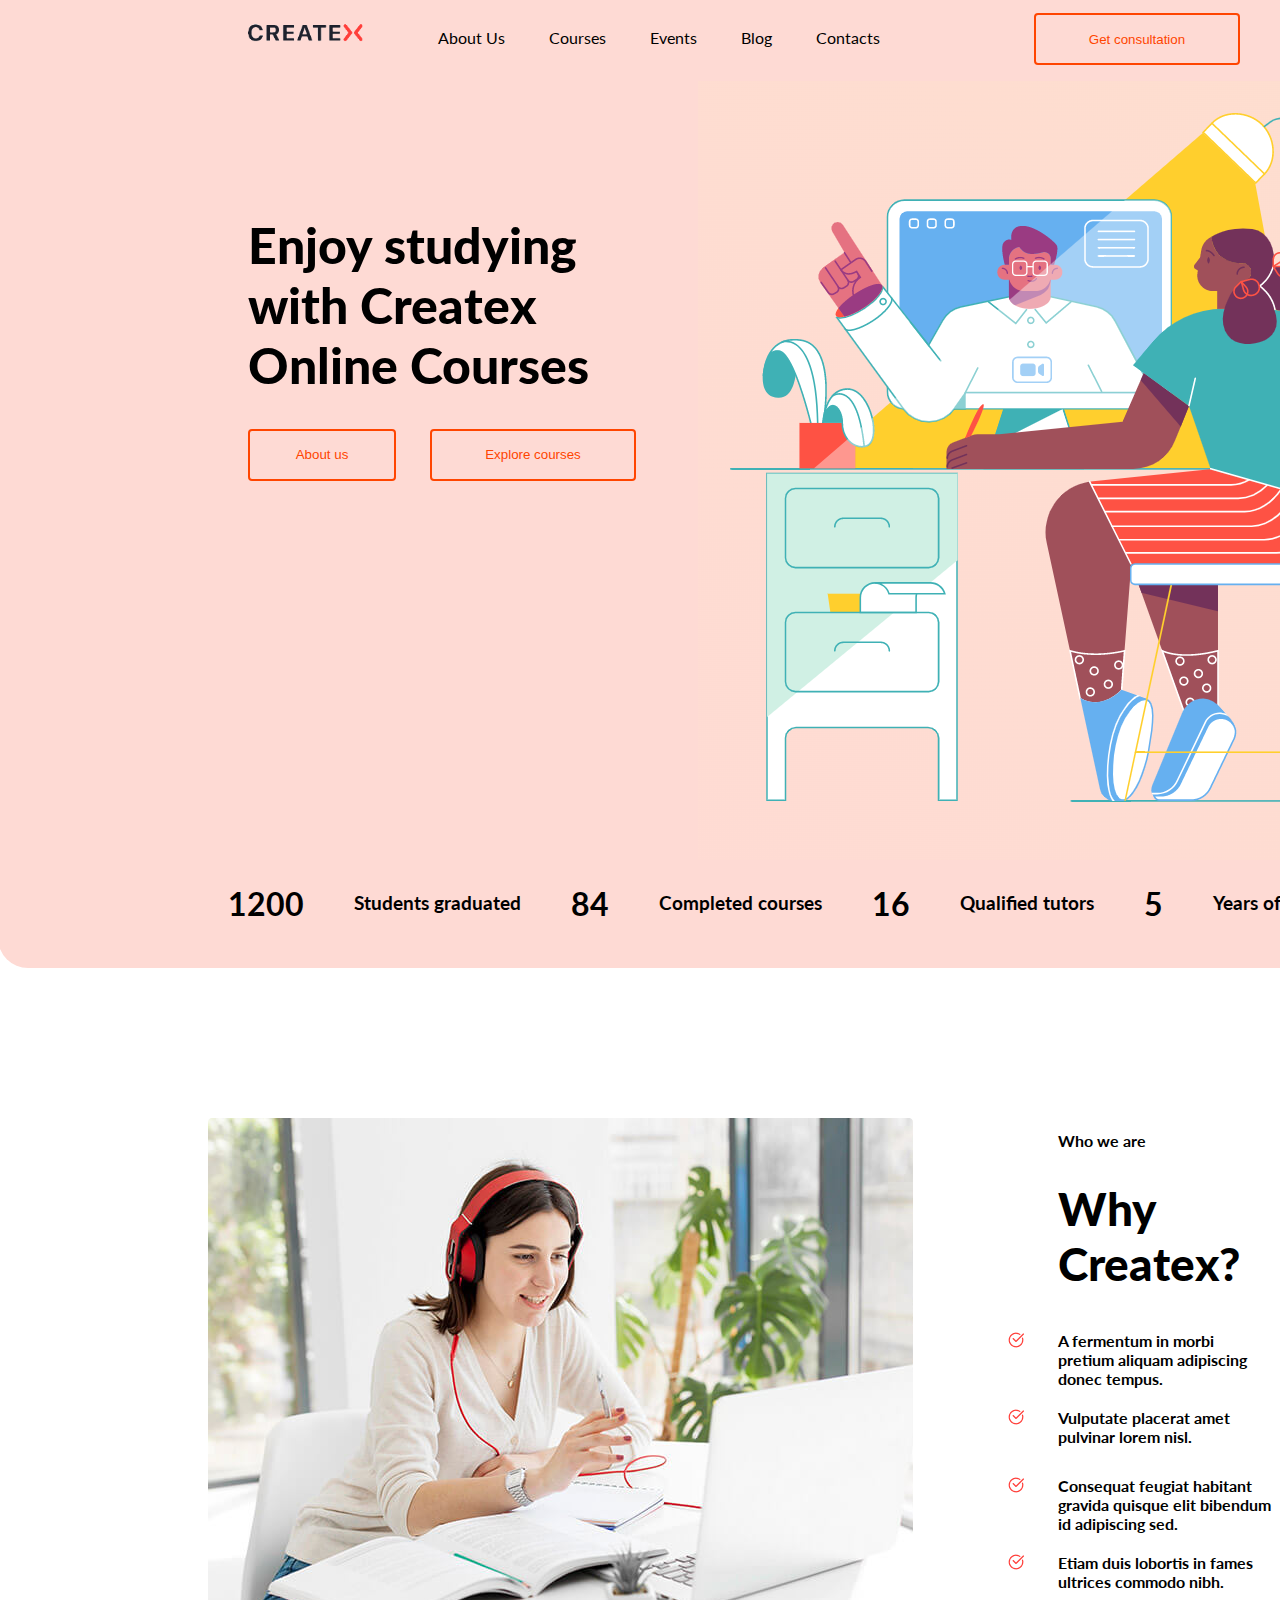
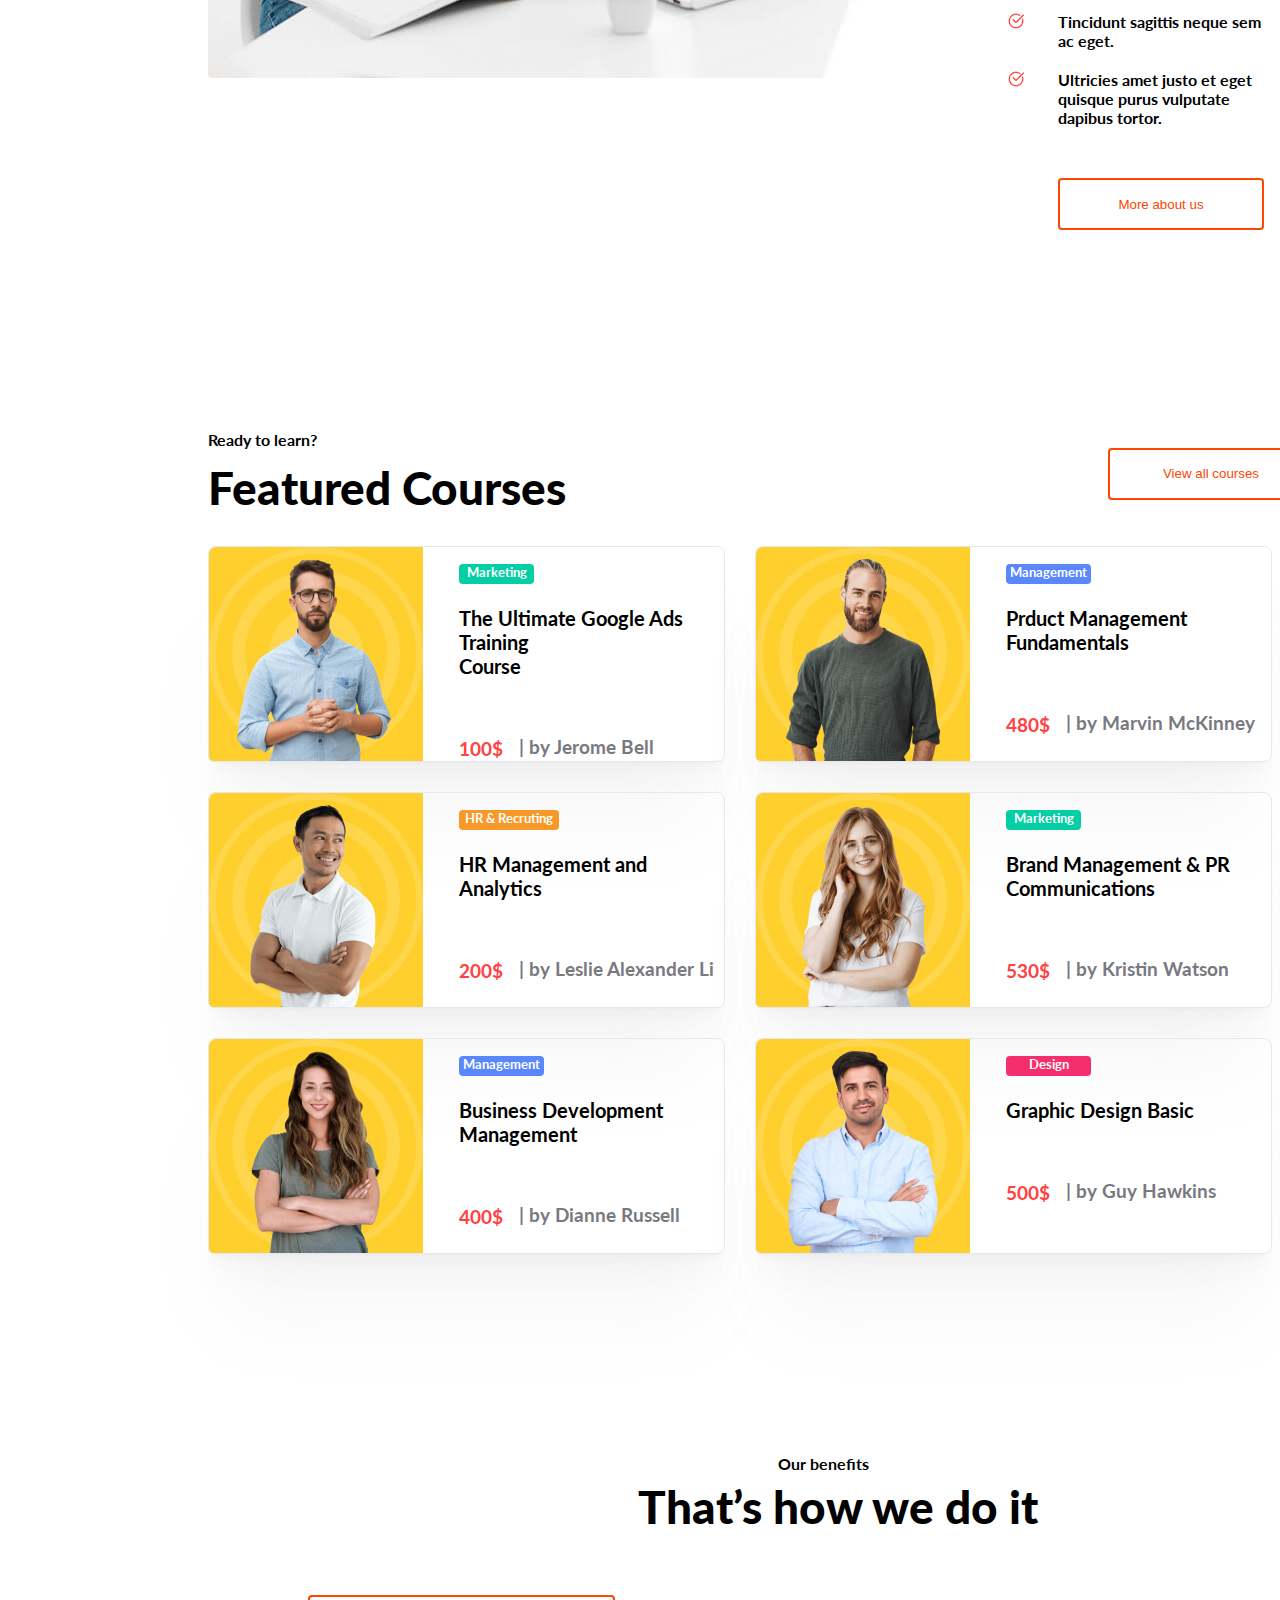
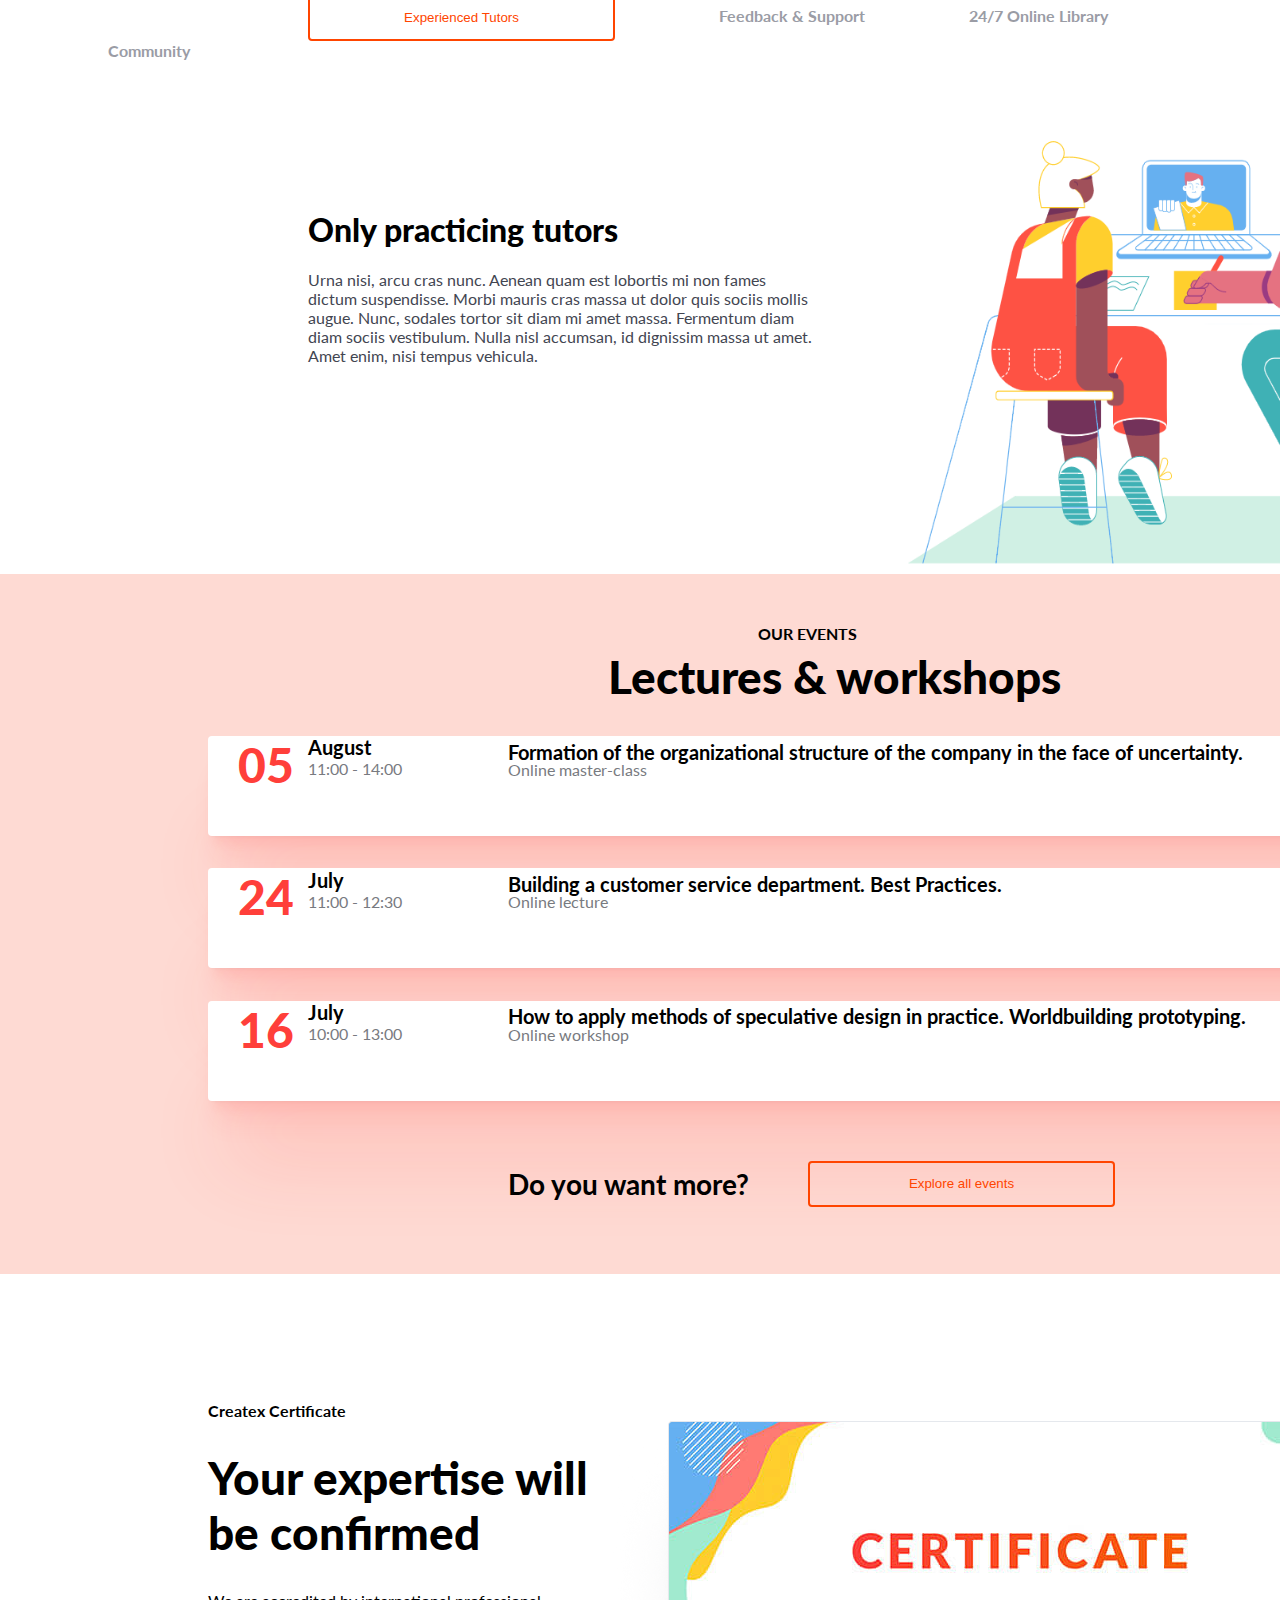
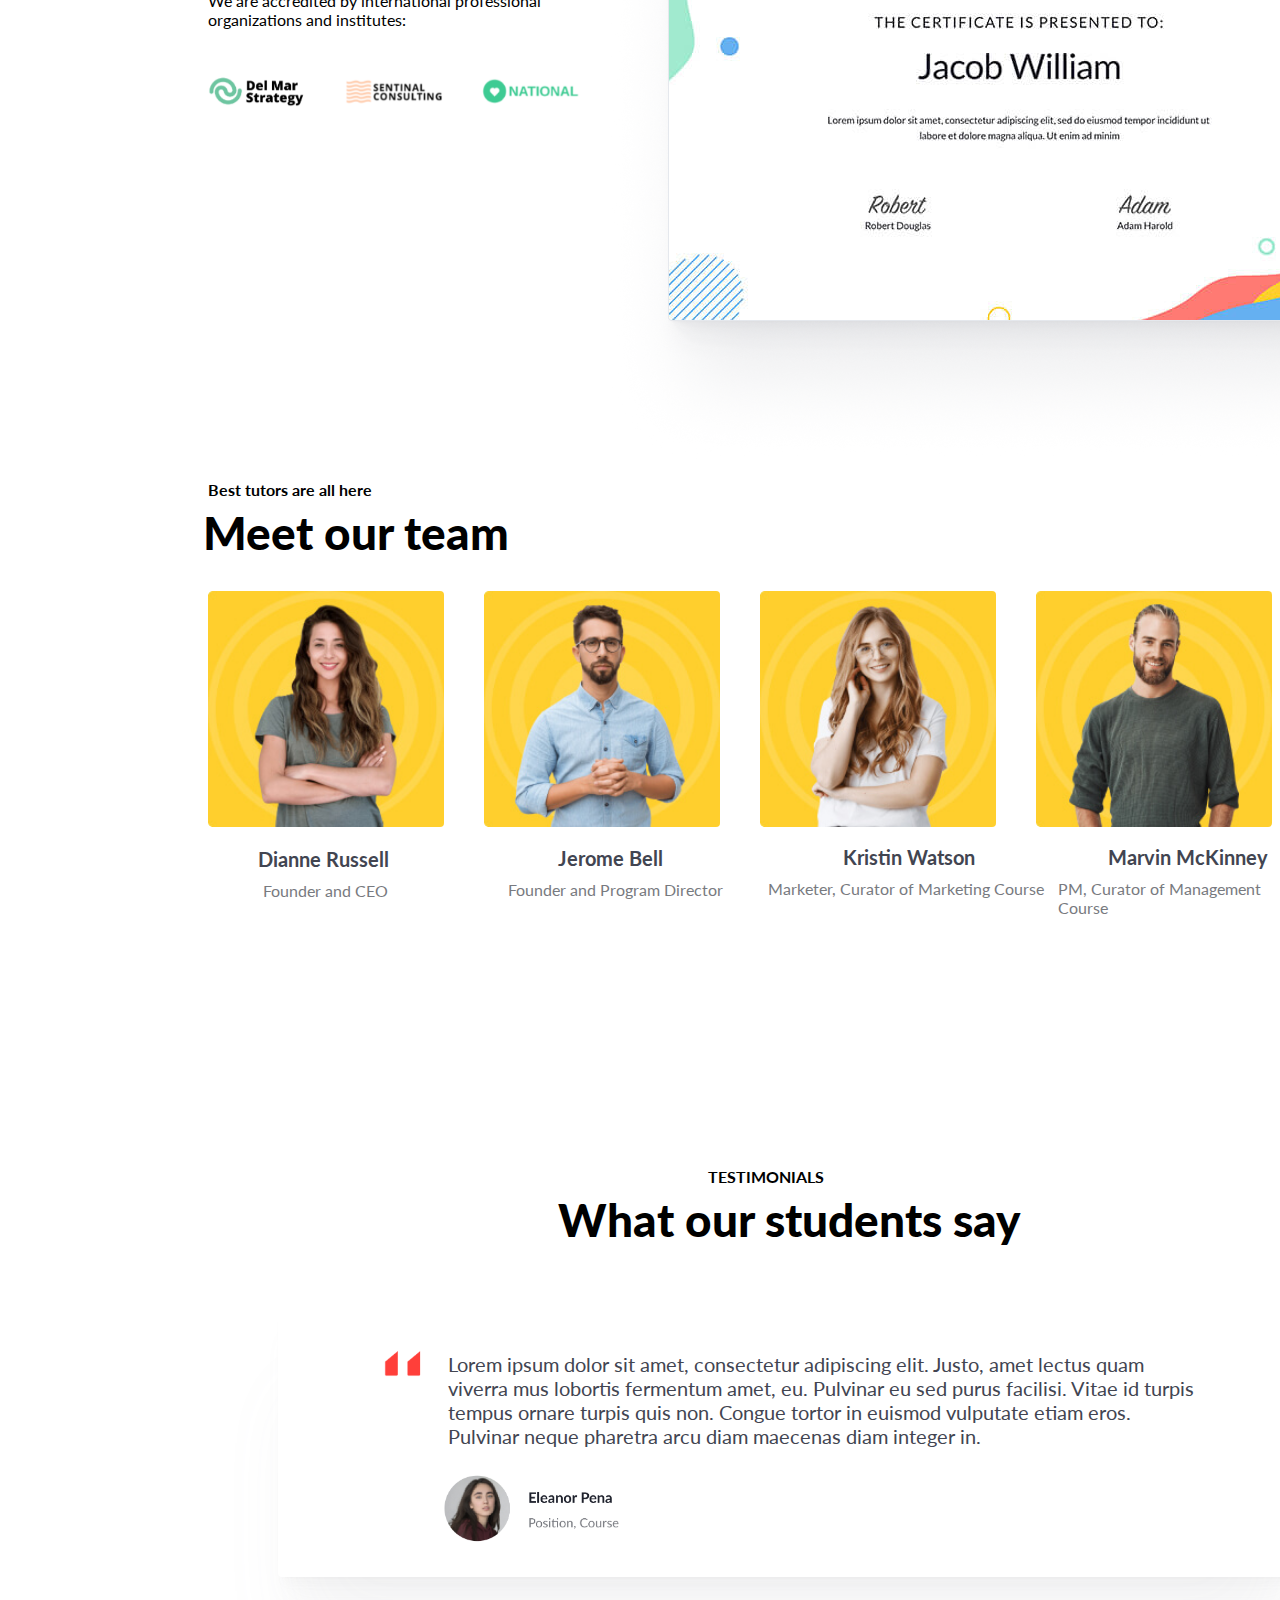
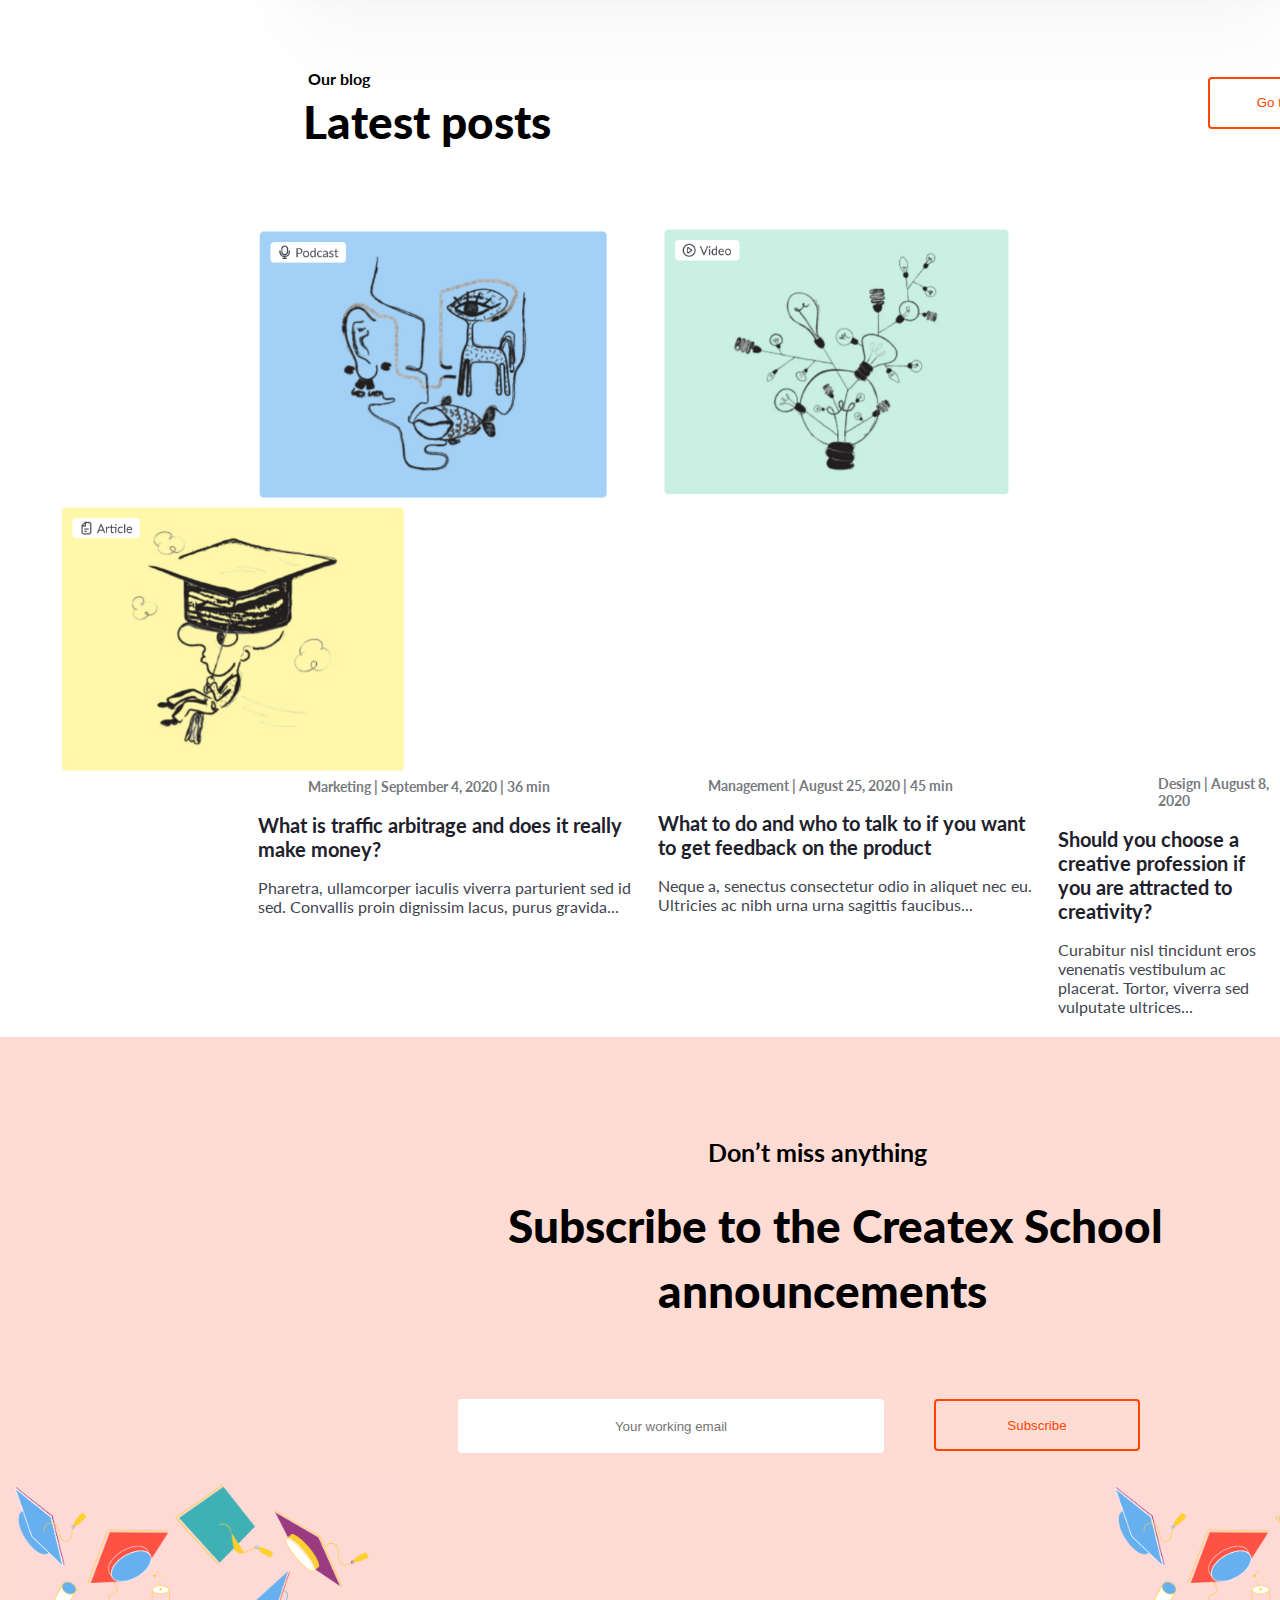
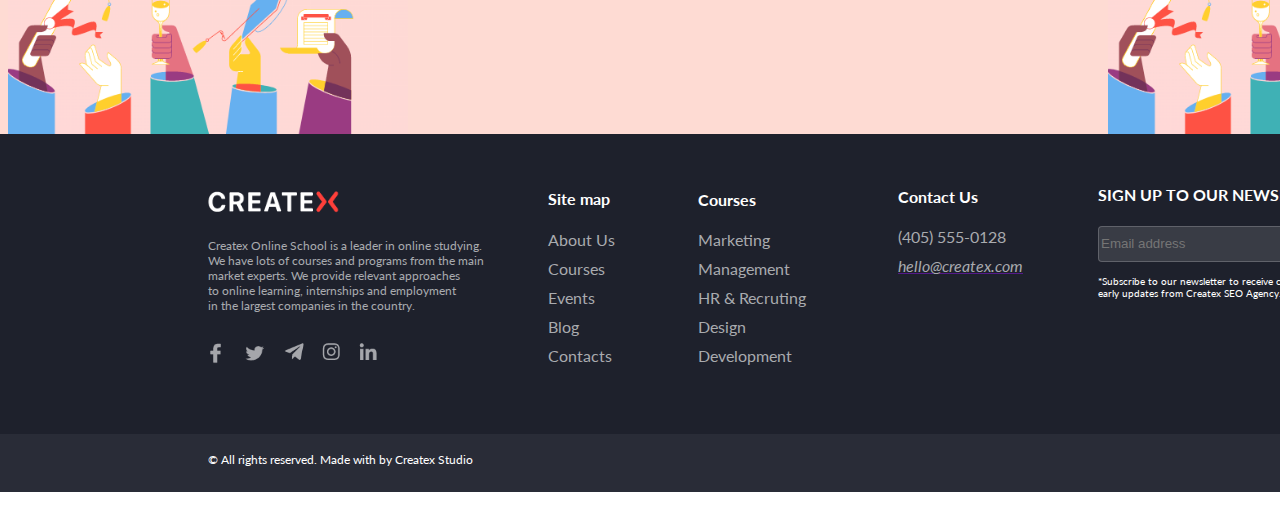
==== commit 6c8d3092: "Update index.html" ====
--- a/index.html
+++ b/index.html
@@ -5,7 +5,7 @@
     <meta http-equiv="X-UA-Compatible" content="IE=edge">
     <meta name="viewport" content="width=device-width, initial-scale=1.0">
     <title>Homepage</title>
-    <link rel="stylesheet" href="/main.css">
+    <link rel="stylesheet" href="main.css">
     <link rel="preconnect" href="https://fonts.googleapis.com">
     <link rel="preconnect" href="https://fonts.gstatic.com" crossorigin>
     <link href="https://fonts.googleapis.com/css2?family=Lato:wght@400;700;900&display=swap" rel="stylesheet">
@@ -266,4 +266,4 @@
     </footer>
     <link rel="stylesheet" href="/script.js">
 </body>
-</html>+</html>
